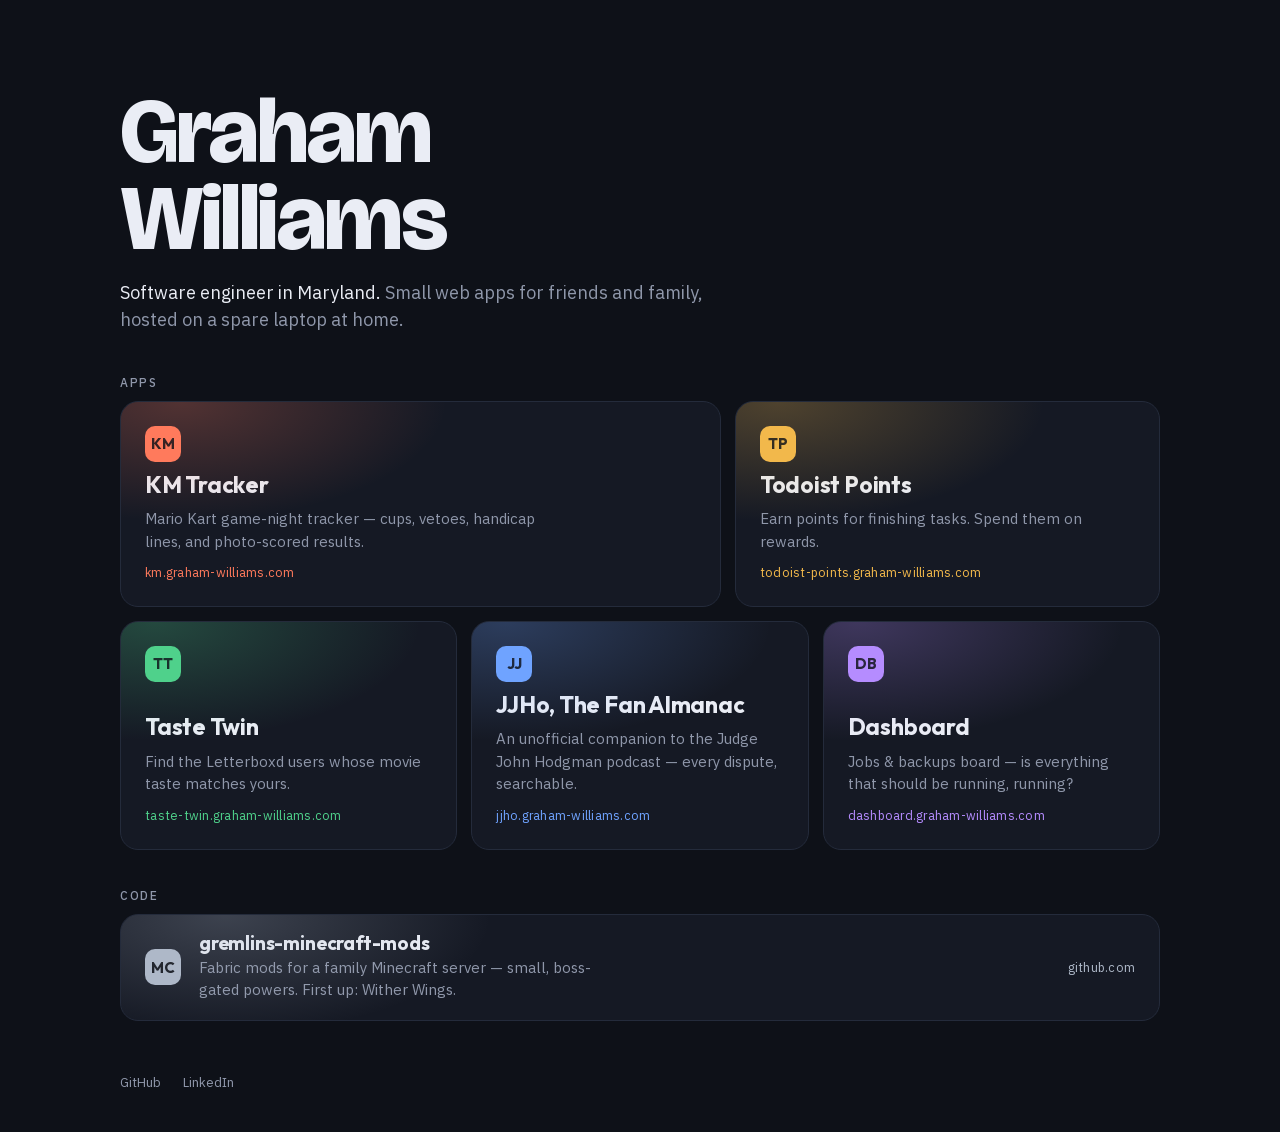
==== index.html @ 8a612ccc "Landing page: static index of hosted apps on nginx Single dark page listing the five hosted apps and" ====
<!doctype html>
<html lang="en">
<head>
<meta charset="utf-8">
<meta name="viewport" content="width=device-width, initial-scale=1">
<title>Graham Williams</title>
<meta name="description" content="Graham Williams — software engineer in Maryland. Small web apps for friends and family, and the code behind them.">
<meta name="color-scheme" content="dark">
<meta name="theme-color" content="#0E1118">
<meta property="og:title" content="Graham Williams">
<meta property="og:description" content="Small web apps for friends and family, and the code behind them.">
<meta property="og:url" content="https://graham-williams.com/">
<meta property="og:type" content="website">
<link rel="icon" href="/static/favicon.svg" type="image/svg+xml">
<link rel="preload" href="/static/fonts/bricolage-grotesque-600-800.woff2" as="font" type="font/woff2" crossorigin>
<link rel="stylesheet" href="/static/style.css">
</head>
<body>

<header class="masthead">
  <h1>Graham<br>Williams</h1>
  <p class="bio"><em>Software engineer in Maryland.</em> Small web apps for friends and family, hosted on a spare laptop at home.</p>
</header>

<main>
  <section aria-labelledby="apps-heading">
    <h2 id="apps-heading" class="eyebrow">Apps</h2>
    <div class="grid">
      <a class="tile km" href="https://km.graham-williams.com/">
        <span class="mark" aria-hidden="true">KM</span>
        <span class="name">KM Tracker</span>
        <span class="desc">Mario Kart game-night tracker — cups, vetoes, handicap lines, and photo-scored results.</span>
        <span class="url">km.graham-williams.com</span>
      </a>
      <a class="tile tp" href="https://todoist-points.graham-williams.com/">
        <span class="mark" aria-hidden="true">TP</span>
        <span class="name">Todoist Points</span>
        <span class="desc">Earn points for finishing tasks. Spend them on rewards.</span>
        <span class="url">todoist-points.graham-williams.com</span>
      </a>
      <a class="tile tt" href="https://taste-twin.graham-williams.com/">
        <span class="mark" aria-hidden="true">TT</span>
        <span class="name">Taste Twin</span>
        <span class="desc">Find the Letterboxd users whose movie taste matches yours.</span>
        <span class="url">taste-twin.graham-williams.com</span>
      </a>
      <a class="tile jj" href="https://jjho.graham-williams.com/">
        <span class="mark" aria-hidden="true">JJ</span>
        <span class="name">JJHo, The Fan Almanac</span>
        <span class="desc">An unofficial companion to the Judge John Hodgman podcast — every dispute, searchable.</span>
        <span class="url">jjho.graham-williams.com</span>
      </a>
      <a class="tile db" href="https://dashboard.graham-williams.com/">
        <span class="mark" aria-hidden="true">DB</span>
        <span class="name">Dashboard</span>
        <span class="desc">Jobs &amp; backups board — is everything that should be running, running?</span>
        <span class="url">dashboard.graham-williams.com</span>
      </a>
    </div>
  </section>

  <section aria-labelledby="code-heading">
    <h2 id="code-heading" class="eyebrow">Code</h2>
    <a class="tile row" href="https://github.com/Graham-Williams/gremlins-minecraft-mods">
      <span class="mark" aria-hidden="true">MC</span>
      <span class="body">
        <span class="name">gremlins-minecraft-mods</span>
        <span class="desc">Fabric mods for a family Minecraft server — small, boss-gated powers. First up: Wither Wings.</span>
      </span>
      <span class="url">github.com</span>
    </a>
  </section>
</main>

<footer>
  <a href="https://github.com/Graham-Williams">GitHub</a>
  <a href="https://www.linkedin.com/in/graham-williams/">LinkedIn</a>
</footer>

</body>
</html>
---- static/style.css ----
/* graham-williams.com — the whole stylesheet. No inline styles anywhere:
   the page ships with style-src 'self'. */

@font-face { font-family: "Bricolage Grotesque"; font-style: normal; font-weight: 600 800; font-display: swap; src: url("fonts/bricolage-grotesque-600-800.woff2") format("woff2"); }
@font-face { font-family: "Outfit"; font-style: normal; font-weight: 700; font-display: swap; src: url("fonts/outfit-700.woff2") format("woff2"); }
@font-face { font-family: "IBM Plex Sans"; font-style: normal; font-weight: 400; font-display: swap; src: url("fonts/ibm-plex-sans-400.woff2") format("woff2"); }
@font-face { font-family: "IBM Plex Sans"; font-style: normal; font-weight: 500; font-display: swap; src: url("fonts/ibm-plex-sans-500.woff2") format("woff2"); }

:root {
  --bg: #0E1118;
  --fg: #EAEDF5;
  --dim: #8F97AA;
  --tile: #151924;
  --edge: #242B3B;
  --display: "Bricolage Grotesque", system-ui, sans-serif;
  --title: "Outfit", system-ui, sans-serif;
  --body: "IBM Plex Sans", system-ui, -apple-system, "Segoe UI", sans-serif;
}

* { box-sizing: border-box; }
html { background: var(--bg); color-scheme: dark; }
body {
  margin: 0;
  min-height: 100vh;
  display: flex;
  flex-direction: column;
  background: var(--bg);
  color: var(--fg);
  font-family: var(--body);
  line-height: 1.5;
  -webkit-font-smoothing: antialiased;
}

.masthead, main, footer { width: min(1040px, 100% - 48px); margin-inline: auto; }

/* masthead */
.masthead { padding-top: clamp(48px, 8vw, 88px); }
h1 {
  margin: 0 0 16px;
  font-family: var(--display);
  font-weight: 800;
  font-size: clamp(48px, 8vw, 92px);
  line-height: .95;
  letter-spacing: -.03em;
  font-variation-settings: "opsz" 96;
  text-wrap: balance;
}
.bio { margin: 0; max-width: 54ch; font-size: 18px; color: var(--dim); }
.bio em { font-style: normal; color: var(--fg); }
.bio .inline { color: var(--fg); text-decoration: underline; text-underline-offset: 3px; }

/* sections */
main { display: flex; flex-direction: column; gap: 40px; padding-block: 44px 16px; }
.eyebrow {
  margin: 0 0 12px;
  font: 500 12px/1 var(--body);
  letter-spacing: .14em;
  text-transform: uppercase;
  color: var(--dim);
}

/* tiles */
.grid { display: grid; grid-template-columns: repeat(12, 1fr); gap: 14px; }
.tile {
  --c: #AEB8C8;
  position: relative;
  display: flex;
  flex-direction: column;
  gap: 10px;
  grid-column: span 4;
  min-height: 184px;
  padding: 24px;
  border-radius: 18px;
  background: var(--tile);
  border: 1px solid var(--edge);
  color: inherit;
  text-decoration: none;
  overflow: hidden;
  transition: border-color .15s;
}
.tile::before {
  content: "";
  position: absolute;
  inset: 0;
  pointer-events: none;
  background: radial-gradient(380px 170px at 10% 0%, color-mix(in srgb, var(--c) 26%, transparent), transparent 70%);
}
.tile:hover, .tile:focus-visible { border-color: color-mix(in srgb, var(--c) 60%, transparent); }
.tile:focus-visible { outline: 2px solid var(--c); outline-offset: 3px; }

.km { --c: #FF7A5C; grid-column: span 7; }
.tp { --c: #F2B84B; grid-column: span 5; }
.tt { --c: #4FD18B; }
.jj { --c: #6FA3FF; }
.db { --c: #B58CFF; }

.mark {
  width: 36px; height: 36px;
  display: grid; place-items: center;
  border-radius: 10px;
  background: var(--c);
  color: var(--bg);
  font: 700 15px/1 var(--title);
}
.name { margin-top: auto; font: 700 23px/1.15 var(--title); letter-spacing: -.01em; }
.desc { font-size: 15px; color: var(--dim); max-width: 44ch; }
.url { font-size: 12.5px; letter-spacing: .02em; color: var(--c); }

/* the code row: same tile, laid out horizontally */
.row { flex-direction: row; align-items: center; min-height: 0; padding: 18px 24px; gap: 18px; }
.row .body { display: flex; flex-direction: column; gap: 2px; flex: 1; min-width: 0; }
.row .name { margin-top: 0; font-size: 19px; }
.row .url { margin-left: auto; white-space: nowrap; }

/* footer */
footer { margin-top: auto; padding: 36px 0 40px; display: flex; gap: 22px; font-size: 13px; color: var(--dim); }
footer a { color: inherit; text-decoration: none; }
footer a:hover, footer a:focus-visible { color: var(--fg); }

@media (max-width: 720px) {
  .tile, .km, .tp { grid-column: 1 / -1; min-height: 0; }
  .row { flex-direction: column; align-items: flex-start; gap: 10px; }
  .row .url { margin-left: 0; }
}
@media (prefers-reduced-motion: reduce) {
  .tile { transition: none; }
}
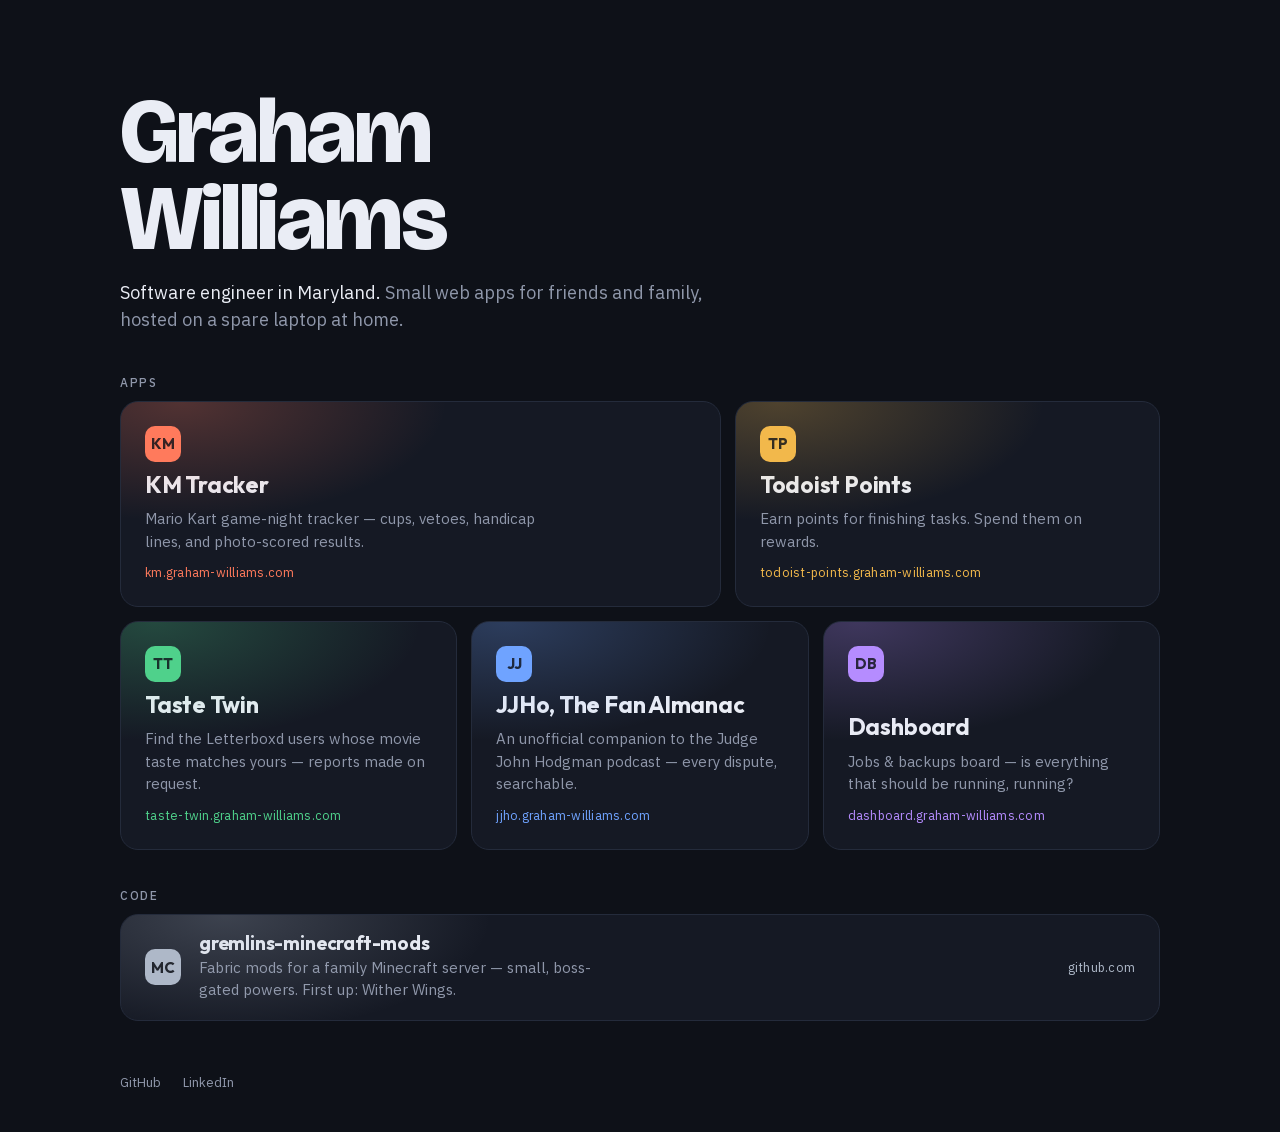
==== commit c02b4271: "QA fixes: http→https bounce, cache-busted assets, mid-width layout - Redirect plain-http visitors (X" ====
--- a/index.html
+++ b/index.html
@@ -11,9 +11,9 @@
 <meta property="og:description" content="Small web apps for friends and family, and the code behind them.">
 <meta property="og:url" content="https://graham-williams.com/">
 <meta property="og:type" content="website">
-<link rel="icon" href="/static/favicon.svg" type="image/svg+xml">
+<link rel="icon" href="/static/favicon.svg?v=972b4be2" type="image/svg+xml">
 <link rel="preload" href="/static/fonts/bricolage-grotesque-600-800.woff2" as="font" type="font/woff2" crossorigin>
-<link rel="stylesheet" href="/static/style.css">
+<link rel="stylesheet" href="/static/style.css?v=582b0bea">
 </head>
 <body>
 
@@ -41,7 +41,7 @@
       <a class="tile tt" href="https://taste-twin.graham-williams.com/">
         <span class="mark" aria-hidden="true">TT</span>
         <span class="name">Taste Twin</span>
-        <span class="desc">Find the Letterboxd users whose movie taste matches yours.</span>
+        <span class="desc">Find the Letterboxd users whose movie taste matches yours — reports made on request.</span>
         <span class="url">taste-twin.graham-williams.com</span>
       </a>
       <a class="tile jj" href="https://jjho.graham-williams.com/">
--- a/static/style.css
+++ b/static/style.css
@@ -3,8 +3,7 @@
 
 @font-face { font-family: "Bricolage Grotesque"; font-style: normal; font-weight: 600 800; font-display: swap; src: url("fonts/bricolage-grotesque-600-800.woff2") format("woff2"); }
 @font-face { font-family: "Outfit"; font-style: normal; font-weight: 700; font-display: swap; src: url("fonts/outfit-700.woff2") format("woff2"); }
-@font-face { font-family: "IBM Plex Sans"; font-style: normal; font-weight: 400; font-display: swap; src: url("fonts/ibm-plex-sans-400.woff2") format("woff2"); }
-@font-face { font-family: "IBM Plex Sans"; font-style: normal; font-weight: 500; font-display: swap; src: url("fonts/ibm-plex-sans-500.woff2") format("woff2"); }
+@font-face { font-family: "IBM Plex Sans"; font-style: normal; font-weight: 400 500; font-display: swap; src: url("fonts/ibm-plex-sans-400-500.woff2") format("woff2"); }
 
 :root {
   --bg: #0E1118;
@@ -117,6 +116,10 @@
 footer a { color: inherit; text-decoration: none; }
 footer a:hover, footer a:focus-visible { color: var(--fg); }
 
+@media (max-width: 900px) {
+  .tt, .jj { grid-column: span 6; }
+  .db { grid-column: 1 / -1; }
+}
 @media (max-width: 720px) {
   .tile, .km, .tp { grid-column: 1 / -1; min-height: 0; }
   .row { flex-direction: column; align-items: flex-start; gap: 10px; }
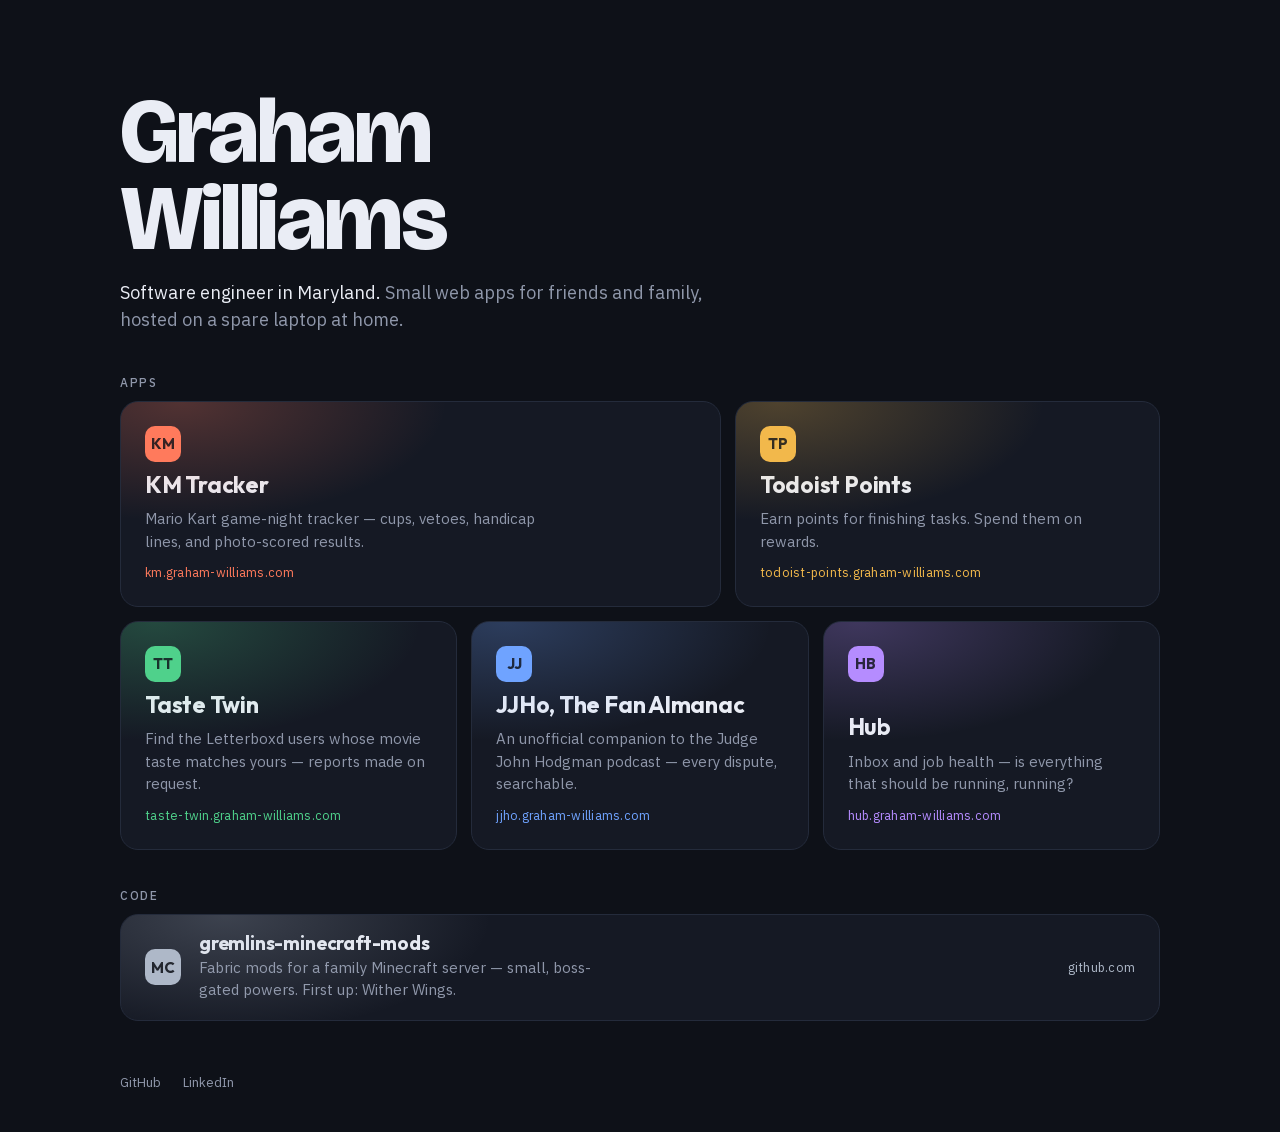
==== commit ba2ffb92: "feat: point the dashboard tile at Hub The dashboard app was renamed Hub and moved to hub.graham-will" ====
--- a/index.html
+++ b/index.html
@@ -50,11 +50,11 @@
         <span class="desc">An unofficial companion to the Judge John Hodgman podcast — every dispute, searchable.</span>
         <span class="url">jjho.graham-williams.com</span>
       </a>
-      <a class="tile db" href="https://dashboard.graham-williams.com/">
-        <span class="mark" aria-hidden="true">DB</span>
-        <span class="name">Dashboard</span>
-        <span class="desc">Jobs &amp; backups board — is everything that should be running, running?</span>
-        <span class="url">dashboard.graham-williams.com</span>
+      <a class="tile db" href="https://hub.graham-williams.com/">
+        <span class="mark" aria-hidden="true">HB</span>
+        <span class="name">Hub</span>
+        <span class="desc">Inbox and job health — is everything that should be running, running?</span>
+        <span class="url">hub.graham-williams.com</span>
       </a>
     </div>
   </section>
